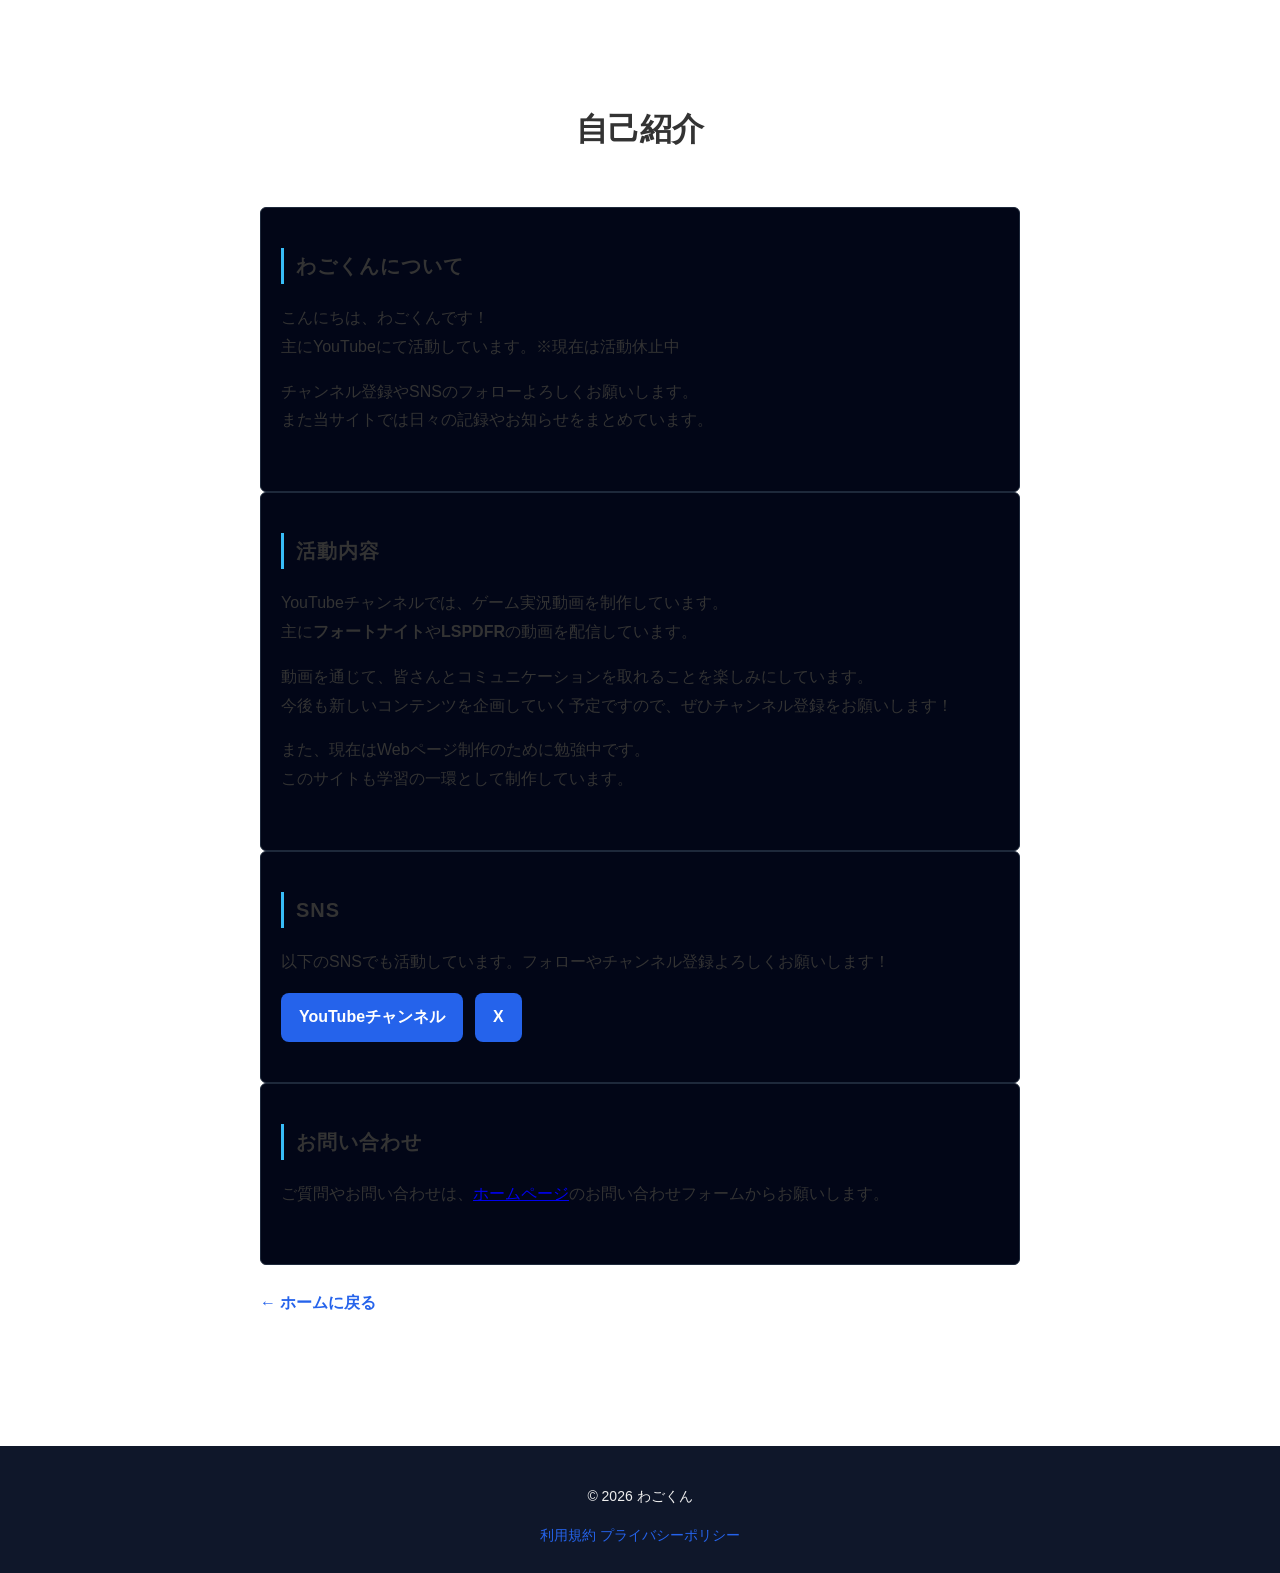
==== about.html @ e3e7bc4e "Add files via upload" ====
<!DOCTYPE html>
<html lang="ja">
<head>
  <meta charset="UTF-8">
  <meta name="viewport" content="width=device-width, initial-scale=1.0, maximum-scale=1.0, user-scalable=no">
  <title>自己紹介 - わごくんのサイト</title>
  <link rel="stylesheet" href="style.css">
</head>
<body>

  <header class="header">
    <h1>自己紹介</h1>
  </header>

  <main class="container">

    <section class="section">
      <h2>わごくんについて</h2>
      <p>
        こんにちは、わごくんです！<br>
        主にYouTubeにて活動しています。※現在は活動休止中
      </p>
      <p>
        チャンネル登録やSNSのフォローよろしくお願いします。<br>
        また当サイトでは日々の記録やお知らせをまとめています。
      </p>
    </section>

    <section class="section">
      <h2>活動内容</h2>
      <p>
        YouTubeチャンネルでは、ゲーム実況動画を制作しています。<br>
        主に<strong>フォートナイト</strong>や<strong>LSPDFR</strong>の動画を配信しています。
      </p>
      <p>
        動画を通じて、皆さんとコミュニケーションを取れることを楽しみにしています。<br>
        今後も新しいコンテンツを企画していく予定ですので、ぜひチャンネル登録をお願いします！
      </p>
      <p>
        また、現在はWebページ制作のために勉強中です。<br>
        このサイトも学習の一環として制作しています。
      </p>
    </section>

    <section class="section">
      <h2>SNS</h2>
      <p>以下のSNSでも活動しています。フォローやチャンネル登録よろしくお願いします！</p>
      <div class="sns">
        <a class="sns-btn" href="https://www.youtube.com/@wagokun_1204" target="_blank">YouTubeチャンネル</a>
        <a class="sns-btn" href="https://x.com/wagokun_1204" target="_blank">X</a>
      </div>
    </section>

    <section class="section">
      <h2>お問い合わせ</h2>
      <p>
        ご質問やお問い合わせは、<a href="index.html">ホームページ</a>のお問い合わせフォームからお願いします。
      </p>
    </section>

    <a href="index.html" class="back">← ホームに戻る</a>

  </main>

  <footer class="footer">
    <p>© 2026 わごくん</p>
    <div class="footer-links">
      <a href="terms.html">利用規約</a>
      <a href="privacy.html">プライバシーポリシー</a>
    </div>
  </footer>

</body>
</html>
---- style.css ----
/* ===== 全体設定 ===== */
:root {
  --main: #2563eb;
  --bg: #f5f7fa;
  --text: #333;
  --sub: #f5f7fa;
  
}

* {
  box-sizing: border-box;
}

body {
  margin: 0;
  font-family:
    "Hiragino Sans",
    "Noto Sans JP",
    -apple-system,
    BlinkMacSystemFont,
    sans-serif;
  background-color: var(--bg);
  color: var(--text);
  line-height: 1.8;
}

/* ===== ヘッダー ===== */
.header {
  text-align: center;
  padding: 80px 20px 40px;
}

.header h1 {
  margin-bottom: 8px;
}

.header p {
  color: var(--sub);
}

/* ===== レイアウト ===== */
.container {
  max-width: 800px;
  margin: 0 auto;
  padding: 0 20px 80px;
}

.section {
  background: #020617;
  padding: 28px;
  margin: 32px auto;
  max-width: 880px;
  border-radius: 6px; /* 角丸ひかえめ */
  border: 1px solid #1e293b;
}

.section h2 {
  margin: 0 0 20px;
  font-size: 20px;
  font-weight: 600;
  letter-spacing: 0.05em;
  text-transform: uppercase;
  border-left: 3px solid #38bdf8;
  padding-left: 12px;
}

/* ===== SNS ===== */
.sns {
  display: flex;
  gap: 12px;
  flex-wrap: wrap;
}

.sns-btn {
  padding: 10px 18px;
  background: var(--main);
  color: #fff;
  text-decoration: none;
  border-radius: 8px;
  font-weight: bold;
  transition: 0.2s;
}

.sns-btn:hover {
  opacity: 0.85;
  transform: translateY(-2px);
}

/* ===== フォーム ===== */
.contact {
  display: flex;
  flex-direction: column;
  gap: 14px;
}

input,
textarea {
  padding: 12px;
  font-size: 16px;
  border-radius: 8px;
  border: 1px solid #ccc;
  font-family: inherit;
}

input:focus,
textarea:focus {
  outline: none;
  border-color: var(--main);
}

button {
  margin-top: 8px;
  padding: 12px;
  font-size: 16px;
  border: none;
  border-radius: 8px;
  background: var(--main);
  color: #fff;
  cursor: pointer;
}

button:hover {
  opacity: 0.9;
}

/* ===== フッター ===== */
footer {
  background-color: #111 !important;
  color: #eee !important;
}

footer {
  background-color: #0f172a  !important;
  color: #eee !important;
}

/* ===== スマホ対応 ===== */
@media (max-width: 600px) {
  .section {
    padding: 24px;
  }
}

.date {
  font-size: 14px;
  color: #777;
  margin-bottom: 16px;
}

.back {
  display: inline-block;
  margin-top: 24px;
  text-decoration: none;
  color: var(--main);
  font-weight: bold;
}



.news-list {
  list-style: none;
  padding: 0;
  margin: 0;
}

.news-item {
  display: flex;
  align-items: center;
  gap: 12px;
  text-decoration: none;
  color: inherit;
}

.news-date {
  display: block;
  font-size: 14px;
  color: #6b7280;
  margin-bottom: 4px;
}

.news-text {
  font-size: 16px;
}

.new {
  background: #ef4444;
  color: #fff;
  font-size: 12px;
  padding: 2px 6px;
  border-radius: 6px;
  margin-left: 8px;
}

.latest-news {
  display: flex;
  align-items: center;
  gap: 8px;
}

.news-item {
  display: flex;
  align-items: center;
  gap: 12px;
}

.badge {
  background: #ef4444;
  color: #fff;
  font-size: 12px;
  padding: 4px 8px;
  border-radius: 999px;
  flex-shrink: 0; /* 縮まないように */
}

.news-item {
  display: flex;
  align-items: center;
  gap: 12px;
}

.badge {
  background-color: #ef4444;
  color: #fff;
  font-size: 12px;
  padding: 4px 8px;
  border-radius: 999px;
  line-height: 1;
}

.sitemap-list {
  list-style: none;
  padding: 0;
}

.sitemap-list li {
  margin-bottom: 12px;
}

.sitemap-list a {
  font-size: 16px;
  color: #2563eb;
  text-decoration: none;
}

.sitemap-list a:hover {
  text-decoration: underline;
}

.footer {
  margin-top: 48px;
  padding: 24px;
  background: #f9fafb;
  text-align: center;
  font-size: 14px;
}

.footer a {
  color: #2563eb;
  text-decoration: none;
}

.footer a:hover {
  text-decoration: underline;
}

body {
  background: white;
  color: black;
}

@media (prefers-color-scheme: dark) {
  body {
  background: #0f172a !important;
  color: #f5f7fa !important;
  }
}

body {
  background: var(--bg-main);
  color: var(--text-main);
}

.footer {
  background: var(--bg-footer);
}

body {
  background: #fff;
  color: #333;
}

.section {
  max-width: 800px;
  margin: 0 auto;
  padding: 40px 20px;
}

body {
  background: #fff;
  color: #333;
}

.section {
  max-width: 800px;
  margin: 0 auto;
  padding: 40px 20px;
}

@media (prefers-color-scheme: dark) {
  body {
    background: #111;
    color: #eee;
  }
}
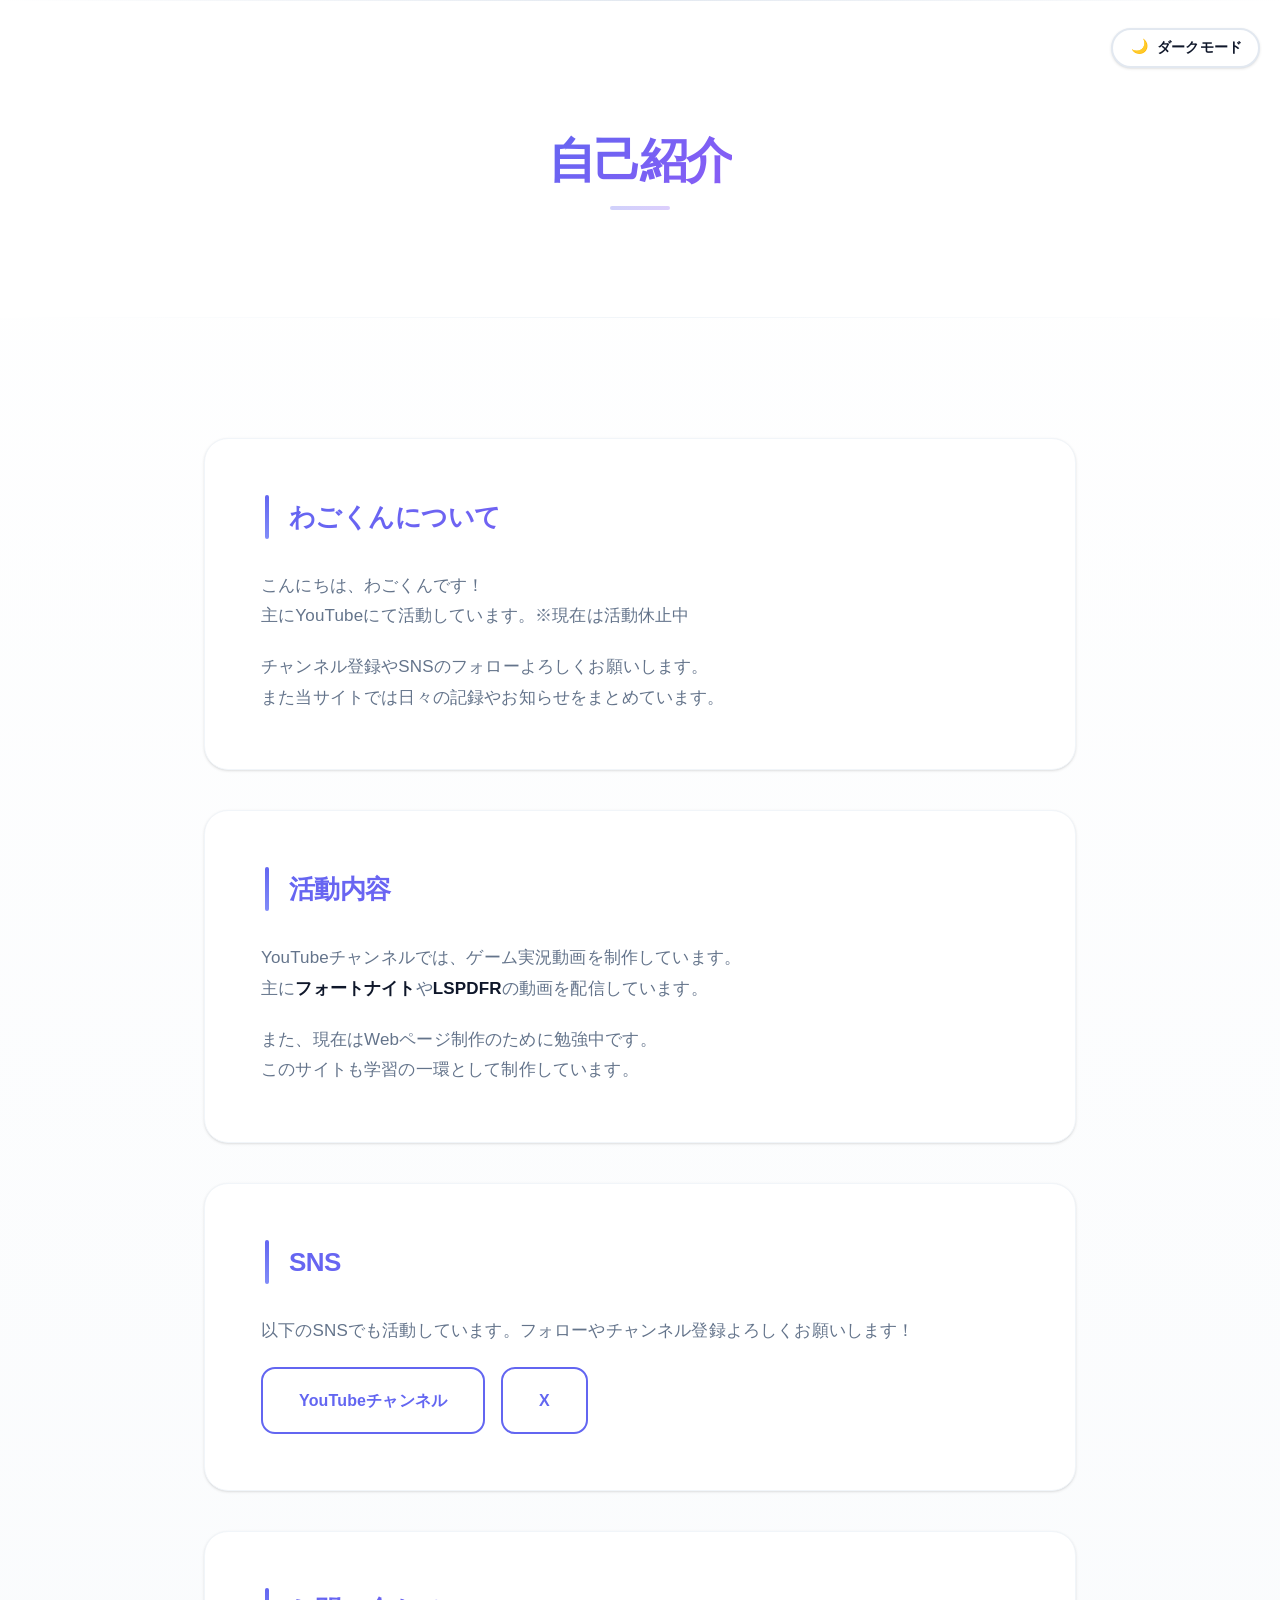
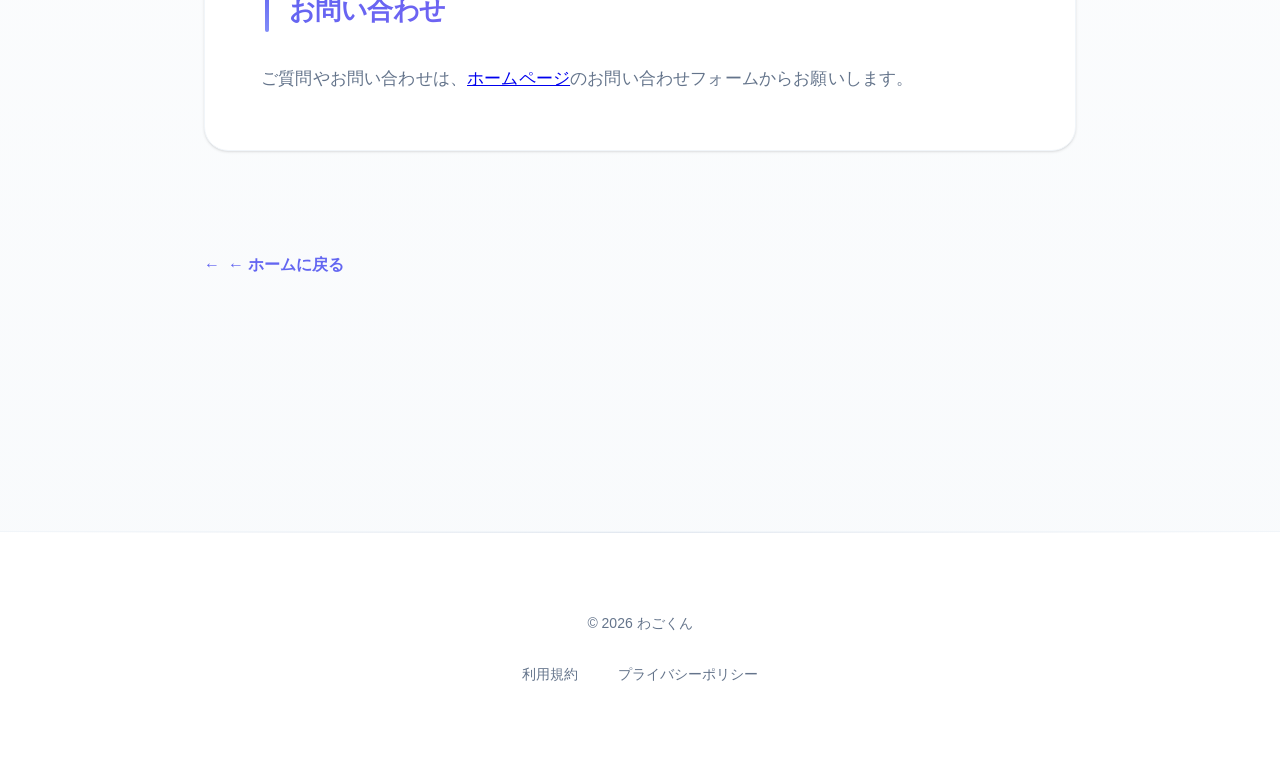
==== commit 9e0df061: "Add files via upload" ====
--- a/about.html
+++ b/about.html
@@ -7,6 +7,11 @@
   <link rel="stylesheet" href="style.css">
 </head>
 <body>
+
+  <button class="theme-toggle" id="theme-toggle">
+    <span class="theme-icon">🌙</span>
+    <span class="theme-text">ダークモード</span>
+  </button>
 
   <header class="header">
     <h1>自己紹介</h1>
@@ -31,10 +36,6 @@
       <p>
         YouTubeチャンネルでは、ゲーム実況動画を制作しています。<br>
         主に<strong>フォートナイト</strong>や<strong>LSPDFR</strong>の動画を配信しています。
-      </p>
-      <p>
-        動画を通じて、皆さんとコミュニケーションを取れることを楽しみにしています。<br>
-        今後も新しいコンテンツを企画していく予定ですので、ぜひチャンネル登録をお願いします！
       </p>
       <p>
         また、現在はWebページ制作のために勉強中です。<br>
@@ -70,5 +71,60 @@
     </div>
   </footer>
 
+<script>
+  // ダークモード機能
+  const themeToggle = document.getElementById('theme-toggle');
+  const themeIcon = themeToggle.querySelector('.theme-icon');
+  const themeText = themeToggle.querySelector('.theme-text');
+  
+  // ローカルストレージからテーマ設定を読み込み
+  const savedTheme = localStorage.getItem('theme');
+  const systemPrefersDark = window.matchMedia('(prefers-color-scheme: dark)').matches;
+  
+  // 初期テーマを設定
+  if (savedTheme === 'dark' || (!savedTheme && systemPrefersDark)) {
+    document.documentElement.setAttribute('data-theme', 'dark');
+    themeIcon.textContent = '☀️';
+    themeText.textContent = 'ライトモード';
+  }
+  
+  // テーマ切り替え機能
+  themeToggle.addEventListener('click', () => {
+    const currentTheme = document.documentElement.getAttribute('data-theme');
+    const newTheme = currentTheme === 'dark' ? 'light' : 'dark';
+    
+    // テーマ属性を切り替え
+    document.documentElement.setAttribute('data-theme', newTheme);
+    
+    // ローカルストレージに保存
+    localStorage.setItem('theme', newTheme);
+    
+    // ボタンの表示を更新
+    if (newTheme === 'dark') {
+      themeIcon.textContent = '☀️';
+      themeText.textContent = 'ライトモード';
+    } else {
+      themeIcon.textContent = '🌙';
+      themeText.textContent = 'ダークモード';
+    }
+  });
+  
+  // システムテーマ変更を監視
+  window.matchMedia('(prefers-color-scheme: dark)').addEventListener('change', (e) => {
+    if (!localStorage.getItem('theme')) {
+      const newTheme = e.matches ? 'dark' : 'light';
+      document.documentElement.setAttribute('data-theme', newTheme);
+      
+      if (newTheme === 'dark') {
+        themeIcon.textContent = '☀️';
+        themeText.textContent = 'ライトモード';
+      } else {
+        themeIcon.textContent = '🌙';
+        themeText.textContent = 'ダークモード';
+      }
+    }
+  });
+</script>
+
 </body>
 </html>
--- a/style.css
+++ b/style.css
@@ -1,162 +1,456 @@
 /* ===== 全体設定 ===== */
 :root {
-  --main: #2563eb;
-  --bg: #f5f7fa;
-  --text: #333;
-  --sub: #f5f7fa;
-  
-}
+  --primary: #6366f1;
+  --primary-light: #818cf8;
+  --primary-dark: #4f46e5;
+  --secondary: #8b5cf6;
+  --accent: #ec4899;
+  --bg: #ffffff;
+  --bg-section: #ffffff;
+  --bg-hover: #f8fafc;
+  --bg-gradient: linear-gradient(180deg, #ffffff 0%, #f8fafc 100%);
+  --text: #0f172a;
+  --text-muted: #64748b;
+  --border: #e2e8f0;
+  --border-light: #f1f5f9;
+  --shadow-xs: 0 1px 2px 0 rgba(0, 0, 0, 0.05);
+  --shadow-sm: 0 1px 3px 0 rgba(0, 0, 0, 0.1), 0 1px 2px -1px rgba(0, 0, 0, 0.1);
+  --shadow: 0 4px 6px -1px rgba(0, 0, 0, 0.1), 0 2px 4px -2px rgba(0, 0, 0, 0.1);
+  --shadow-md: 0 10px 15px -3px rgba(0, 0, 0, 0.1), 0 4px 6px -4px rgba(0, 0, 0, 0.1);
+  --shadow-lg: 0 20px 25px -5px rgba(0, 0, 0, 0.1), 0 8px 10px -6px rgba(0, 0, 0, 0.1);
+}
+
+/* ===== ダークモード ===== */
+[data-theme="dark"] {
+  --primary: #818cf8;
+  --primary-light: #a5b4fc;
+  --primary-dark: #6366f1;
+  --secondary: #a78bfa;
+  --accent: #f472b6;
+  --bg: #0f172a;
+  --bg-section: #1e293b;
+  --bg-hover: #334155;
+  --bg-gradient: linear-gradient(180deg, #0f172a 0%, #1e293b 100%);
+  --text: #f8fafc;
+  --text-muted: #94a3b8;
+  --border: #334155;
+  --border-light: #475569;
+  --shadow-xs: 0 1px 2px 0 rgba(0, 0, 0, 0.3);
+  --shadow-sm: 0 1px 3px 0 rgba(0, 0, 0, 0.4), 0 1px 2px -1px rgba(0, 0, 0, 0.4);
+  --shadow: 0 4px 6px -1px rgba(0, 0, 0, 0.4), 0 2px 4px -2px rgba(0, 0, 0, 0.4);
+  --shadow-md: 0 10px 15px -3px rgba(0, 0, 0, 0.4), 0 4px 6px -4px rgba(0, 0, 0, 0.4);
+  --shadow-lg: 0 20px 25px -5px rgba(0, 0, 0, 0.4), 0 8px 10px -6px rgba(0, 0, 0, 0.4);
+}
+
 
 * {
   box-sizing: border-box;
+  margin: 0;
+  padding: 0;
 }
 
 body {
-  margin: 0;
-  font-family:
+  font-family: 
     "Hiragino Sans",
     "Noto Sans JP",
     -apple-system,
     BlinkMacSystemFont,
+    "Segoe UI",
+    "Helvetica Neue",
     sans-serif;
-  background-color: var(--bg);
+  background: var(--bg-gradient);
   color: var(--text);
-  line-height: 1.8;
+  line-height: 1.7;
+  -webkit-font-smoothing: antialiased;
+  -moz-osx-font-smoothing: grayscale;
+  transition: background-color 0.3s ease, color 0.3s ease;
+  min-height: 100vh;
+}
+
+/* ===== ダークモードトグル ===== */
+.theme-toggle {
+  position: fixed;
+  top: 20px;
+  right: 20px;
+  background: var(--bg-section);
+  border: 2px solid var(--border);
+  border-radius: 50px;
+  padding: 8px 16px;
+  cursor: pointer;
+  display: flex;
+  align-items: center;
+  gap: 8px;
+  font-size: 14px;
+  font-weight: 600;
+  color: var(--text);
+  transition: all 0.3s ease;
+  z-index: 1000;
+  box-shadow: var(--shadow-sm);
+}
+
+.theme-toggle:hover {
+  transform: translateY(-2px);
+  box-shadow: var(--shadow-md);
+  border-color: var(--primary);
+}
+
+.theme-toggle:active {
+  transform: translateY(0);
+}
+
+.theme-icon {
+  width: 20px;
+  height: 20px;
+  transition: all 0.3s ease;
 }
 
 /* ===== ヘッダー ===== */
 .header {
   text-align: center;
-  padding: 80px 20px 40px;
+  padding: 120px 20px 100px;
+  background: var(--bg);
+  color: var(--text);
+  position: relative;
+  overflow: hidden;
+}
+
+.header::before {
+  content: '';
+  position: absolute;
+  top: 0;
+  left: 0;
+  right: 0;
+  height: 1px;
+  background: linear-gradient(90deg, transparent, var(--border), transparent);
+}
+
+.header::after {
+  content: '';
+  position: absolute;
+  bottom: 0;
+  left: 0;
+  right: 0;
+  height: 1px;
+  background: linear-gradient(90deg, transparent, var(--border-light), transparent);
 }
 
 .header h1 {
-  margin-bottom: 8px;
+  font-size: 3rem;
+  font-weight: 800;
+  margin-bottom: 16px;
+  letter-spacing: -0.04em;
+  background: linear-gradient(135deg, var(--primary) 0%, var(--secondary) 100%);
+  -webkit-background-clip: text;
+  -webkit-text-fill-color: transparent;
+  background-clip: text;
+  position: relative;
+  display: inline-block;
+}
+
+.header h1::after {
+  content: '';
+  position: absolute;
+  bottom: -8px;
+  left: 50%;
+  transform: translateX(-50%);
+  width: 60px;
+  height: 4px;
+  background: linear-gradient(90deg, var(--primary), var(--secondary));
+  border-radius: 2px;
+  opacity: 0.3;
 }
 
 .header p {
-  color: var(--sub);
+  color: var(--text-muted);
+  font-size: 1.125rem;
+  font-weight: 400;
+  letter-spacing: 0.01em;
 }
 
 /* ===== レイアウト ===== */
 .container {
-  max-width: 800px;
+  max-width: 920px;
   margin: 0 auto;
-  padding: 0 20px 80px;
+  padding: 80px 24px 120px;
 }
 
 .section {
-  background: #020617;
-  padding: 28px;
-  margin: 32px auto;
-  max-width: 880px;
-  border-radius: 6px; /* 角丸ひかえめ */
-  border: 1px solid #1e293b;
+  background: var(--bg-section);
+  padding: 56px;
+  margin: 40px 0;
+  border-radius: 24px;
+  box-shadow: var(--shadow-sm);
+  transition: all 0.4s cubic-bezier(0.4, 0, 0.2, 1);
+  border: 1px solid var(--border-light);
+  position: relative;
+  overflow: hidden;
+}
+
+.section::before {
+  content: '';
+  position: absolute;
+  top: 0;
+  left: 0;
+  right: 0;
+  height: 3px;
+  background: linear-gradient(90deg, var(--primary), var(--secondary));
+  opacity: 0;
+  transition: opacity 0.4s ease;
+}
+
+.section:hover {
+  transform: translateY(-6px);
+  box-shadow: var(--shadow-lg);
+  border-color: var(--border);
+}
+
+.section:hover::before {
+  opacity: 1;
 }
 
 .section h2 {
-  margin: 0 0 20px;
-  font-size: 20px;
+  margin: 0 0 32px;
+  font-size: 1.625rem;
+  font-weight: 700;
+  letter-spacing: -0.02em;
+  text-transform: uppercase;
+  color: var(--text);
+  border-left: 4px solid transparent;
+  padding-left: 24px;
+  position: relative;
+  background: linear-gradient(135deg, var(--primary) 0%, var(--secondary) 100%);
+  -webkit-background-clip: text;
+  -webkit-text-fill-color: transparent;
+  background-clip: text;
+}
+
+.section h2::before {
+  content: '';
+  position: absolute;
+  left: 0;
+  top: 0;
+  bottom: 0;
+  width: 4px;
+  background: linear-gradient(180deg, var(--primary) 0%, var(--primary-light) 100%);
+  border-radius: 2px;
+}
+
+.section p {
+  margin-bottom: 20px;
+  color: var(--text-muted);
+  font-size: 1.0625rem;
+  line-height: 1.8;
+  letter-spacing: 0.01em;
+}
+
+.section p:last-child {
+  margin-bottom: 0;
+}
+
+.section strong {
+  color: var(--text);
   font-weight: 600;
-  letter-spacing: 0.05em;
-  text-transform: uppercase;
-  border-left: 3px solid #38bdf8;
-  padding-left: 12px;
 }
 
 /* ===== SNS ===== */
 .sns {
   display: flex;
-  gap: 12px;
+  gap: 16px;
   flex-wrap: wrap;
 }
 
 .sns-btn {
-  padding: 10px 18px;
-  background: var(--main);
+  padding: 18px 36px;
+  background: var(--bg-section);
+  color: var(--primary);
+  text-decoration: none;
+  border-radius: 14px;
+  font-weight: 600;
+  font-size: 1rem;
+  transition: all 0.3s cubic-bezier(0.4, 0, 0.2, 1);
+  border: 2px solid var(--primary);
+  display: inline-flex;
+  align-items: center;
+  justify-content: center;
+  position: relative;
+  overflow: hidden;
+  letter-spacing: 0.01em;
+}
+
+.sns-btn::before {
+  content: '';
+  position: absolute;
+  top: 0;
+  left: 0;
+  width: 0;
+  height: 100%;
+  background: linear-gradient(135deg, var(--primary) 0%, var(--secondary) 100%);
+  transition: width 0.4s cubic-bezier(0.4, 0, 0.2, 1);
+  z-index: 0;
+}
+
+.sns-btn span,
+.sns-btn {
+  position: relative;
+  z-index: 1;
+}
+
+.sns-btn:hover {
   color: #fff;
-  text-decoration: none;
-  border-radius: 8px;
-  font-weight: bold;
-  transition: 0.2s;
-}
-
-.sns-btn:hover {
-  opacity: 0.85;
-  transform: translateY(-2px);
+  transform: translateY(-3px);
+  box-shadow: var(--shadow-md);
+  border-color: var(--primary);
+}
+
+.sns-btn:hover::before {
+  width: 100%;
+}
+
+.sns-btn:active {
+  transform: translateY(-1px);
 }
 
 /* ===== フォーム ===== */
 .contact {
   display: flex;
   flex-direction: column;
-  gap: 14px;
+  gap: 20px;
 }
 
 input,
 textarea {
-  padding: 12px;
-  font-size: 16px;
-  border-radius: 8px;
-  border: 1px solid #ccc;
+  padding: 16px 20px;
+  font-size: 1rem;
+  border-radius: 14px;
+  border: 2px solid var(--border);
   font-family: inherit;
+  transition: all 0.3s ease;
+  background: var(--bg-section);
+  color: var(--text);
+  letter-spacing: 0.01em;
 }
 
 input:focus,
 textarea:focus {
   outline: none;
-  border-color: var(--main);
-}
+  border-color: var(--primary);
+  box-shadow: 0 0 0 4px rgba(99, 102, 241, 0.1);
+  background: var(--bg);
+  transform: translateY(-1px);
+}
+
 
 button {
   margin-top: 8px;
-  padding: 12px;
-  font-size: 16px;
-  border: none;
-  border-radius: 8px;
-  background: var(--main);
+  padding: 18px 36px;
+  font-size: 1rem;
+  border: 2px solid var(--primary);
+  border-radius: 14px;
+  background: var(--bg-section);
+  color: var(--primary);
+  cursor: pointer;
+  font-weight: 600;
+  transition: all 0.3s cubic-bezier(0.4, 0, 0.2, 1);
+  position: relative;
+  overflow: hidden;
+  letter-spacing: 0.01em;
+}
+
+button::before {
+  content: '';
+  position: absolute;
+  top: 0;
+  left: 0;
+  width: 0;
+  height: 100%;
+  background: linear-gradient(135deg, var(--primary) 0%, var(--secondary) 100%);
+  transition: width 0.4s cubic-bezier(0.4, 0, 0.2, 1);
+  z-index: 0;
+}
+
+button span {
+  position: relative;
+  z-index: 1;
+}
+
+button:hover {
   color: #fff;
-  cursor: pointer;
-}
-
-button:hover {
-  opacity: 0.9;
+  transform: translateY(-3px);
+  box-shadow: var(--shadow-md);
+}
+
+button:hover::before {
+  width: 100%;
+}
+
+button:active {
+  transform: translateY(-1px);
 }
 
 /* ===== フッター ===== */
-footer {
-  background-color: #111 !important;
-  color: #eee !important;
-}
-
-footer {
-  background-color: #0f172a  !important;
-  color: #eee !important;
-}
-
-/* ===== スマホ対応 ===== */
-@media (max-width: 600px) {
-  .section {
-    padding: 24px;
-  }
-}
-
-.date {
-  font-size: 14px;
-  color: #777;
-  margin-bottom: 16px;
-}
-
-.back {
-  display: inline-block;
-  margin-top: 24px;
+.footer {
+  margin-top: 120px;
+  padding: 80px 24px;
+  background: var(--bg-section);
+  color: var(--text-muted);
+  text-align: center;
+  font-size: 0.875rem;
+  border-top: 1px solid var(--border-light);
+  position: relative;
+}
+
+.footer::before {
+  content: '';
+  position: absolute;
+  top: 0;
+  left: 0;
+  right: 0;
+  height: 1px;
+  background: linear-gradient(90deg, transparent, var(--border), transparent);
+}
+
+.footer p {
+  margin-bottom: 24px;
+  color: var(--text-muted);
+  font-weight: 500;
+}
+
+.footer-links {
+  display: flex;
+  justify-content: center;
+  gap: 40px;
+  flex-wrap: wrap;
+}
+
+.footer a {
+  color: var(--text-muted);
   text-decoration: none;
-  color: var(--main);
-  font-weight: bold;
-}
-
-
-
+  transition: all 0.3s ease;
+  position: relative;
+  font-weight: 500;
+  padding: 4px 0;
+}
+
+.footer a::after {
+  content: '';
+  position: absolute;
+  bottom: 0;
+  left: 0;
+  width: 0;
+  height: 2px;
+  background: linear-gradient(90deg, var(--primary), var(--secondary));
+  transition: width 0.3s ease;
+}
+
+.footer a:hover {
+  color: var(--primary);
+}
+
+.footer a:hover::after {
+  width: 100%;
+}
+
+/* ===== ニュース ===== */
 .news-list {
   list-style: none;
   padding: 0;
@@ -166,149 +460,333 @@
 .news-item {
   display: flex;
   align-items: center;
-  gap: 12px;
+  gap: 16px;
   text-decoration: none;
   color: inherit;
+  padding: 24px;
+  border-radius: 16px;
+  transition: all 0.3s ease;
+  margin-bottom: 16px;
+  border: 1px solid var(--border-light);
+  background: var(--bg-section);
+  position: relative;
+  overflow: hidden;
+}
+
+.news-item::before {
+  content: '';
+  position: absolute;
+  top: 0;
+  left: -100%;
+  width: 100%;
+  height: 100%;
+  background: linear-gradient(90deg, transparent, rgba(99, 102, 241, 0.1), transparent);
+  transition: left 0.6s ease;
+}
+
+.news-item:hover::before {
+  left: 100%;
+}
+
+.news-item:hover {
+  background: var(--bg-hover);
+  border-color: var(--border);
+  transform: translateX(6px);
+  box-shadow: var(--shadow-sm);
 }
 
 .news-date {
   display: block;
-  font-size: 14px;
-  color: #6b7280;
-  margin-bottom: 4px;
+  font-size: 0.875rem;
+  color: var(--text-muted);
+  margin-bottom: 6px;
+  font-weight: 500;
 }
 
 .news-text {
-  font-size: 16px;
-}
-
-.new {
-  background: #ef4444;
+  font-size: 1.0625rem;
+  font-weight: 500;
+  color: var(--text);
+  letter-spacing: 0.01em;
+  position: relative;
+  z-index: 1;
+}
+
+.badge {
+  background: linear-gradient(135deg, #ef4444 0%, #f87171 100%);
   color: #fff;
-  font-size: 12px;
-  padding: 2px 6px;
-  border-radius: 6px;
-  margin-left: 8px;
-}
-
-.latest-news {
-  display: flex;
+  font-size: 0.75rem;
+  padding: 6px 14px;
+  border-radius: 999px;
+  flex-shrink: 0;
+  font-weight: 700;
+  box-shadow: 0 2px 8px rgba(239, 68, 68, 0.25);
+  letter-spacing: 0.05em;
+  position: relative;
+  z-index: 1;
+  animation: pulse 2s ease-in-out infinite;
+}
+
+@keyframes pulse {
+  0%, 100% {
+    transform: scale(1);
+    box-shadow: 0 2px 8px rgba(239, 68, 68, 0.25);
+  }
+  50% {
+    transform: scale(1.05);
+    box-shadow: 0 4px 12px rgba(239, 68, 68, 0.4);
+  }
+}
+
+/* ===== お知らせセクションのアニメーション ===== */
+.notice-section {
+  position: relative;
+  overflow: hidden;
+  animation: fadeInUp 0.8s ease-out;
+}
+
+.notice-section::after {
+  content: '';
+  position: absolute;
+  top: 0;
+  left: -100%;
+  width: 100%;
+  height: 100%;
+  background: linear-gradient(
+    90deg,
+    transparent,
+    rgba(99, 102, 241, 0.05),
+    rgba(139, 92, 246, 0.05),
+    transparent
+  );
+  animation: shimmer 3s ease-in-out infinite;
+  pointer-events: none;
+}
+
+@keyframes shimmer {
+  0% {
+    left: -100%;
+  }
+  100% {
+    left: 100%;
+  }
+}
+
+@keyframes fadeInUp {
+  from {
+    opacity: 0;
+    transform: translateY(30px);
+  }
+  to {
+    opacity: 1;
+    transform: translateY(0);
+  }
+}
+
+.notice-title {
+  position: relative;
+  animation: slideInLeft 0.6s ease-out 0.2s both;
+}
+
+@keyframes slideInLeft {
+  from {
+    opacity: 0;
+    transform: translateX(-30px);
+  }
+  to {
+    opacity: 1;
+    transform: translateX(0);
+  }
+}
+
+.notice-section .news-item {
+  animation: fadeInRight 0.6s ease-out 0.4s both;
+}
+
+@keyframes fadeInRight {
+  from {
+    opacity: 0;
+    transform: translateX(30px);
+  }
+  to {
+    opacity: 1;
+    transform: translateX(0);
+  }
+}
+
+.more-link {
+  display: inline-block;
+  margin-top: 20px;
+  color: var(--primary);
+  text-decoration: none;
+  font-weight: 600;
+  transition: all 0.3s ease;
+  position: relative;
+  animation: fadeInUp 0.6s ease-out 0.6s both;
+}
+
+.more-link::after {
+  content: '';
+  position: absolute;
+  bottom: -2px;
+  left: 0;
+  width: 0;
+  height: 2px;
+  background: linear-gradient(90deg, var(--primary), var(--secondary));
+  transition: width 0.3s ease;
+}
+
+.more-link:hover {
+  color: var(--secondary);
+  transform: translateX(4px);
+}
+
+.more-link:hover::after {
+  width: 100%;
+}
+
+/* ===== リンク ===== */
+.back {
+  display: inline-flex;
   align-items: center;
   gap: 8px;
-}
-
-.news-item {
-  display: flex;
-  align-items: center;
-  gap: 12px;
-}
-
-.badge {
-  background: #ef4444;
-  color: #fff;
-  font-size: 12px;
-  padding: 4px 8px;
-  border-radius: 999px;
-  flex-shrink: 0; /* 縮まないように */
-}
-
-.news-item {
-  display: flex;
-  align-items: center;
-  gap: 12px;
-}
-
-.badge {
-  background-color: #ef4444;
-  color: #fff;
-  font-size: 12px;
-  padding: 4px 8px;
-  border-radius: 999px;
-  line-height: 1;
-}
-
+  margin-top: 48px;
+  text-decoration: none;
+  color: var(--primary);
+  font-weight: 600;
+  transition: all 0.3s ease;
+  padding: 12px 0;
+  font-size: 1rem;
+  position: relative;
+}
+
+.back::before {
+  content: '←';
+  transition: transform 0.3s ease;
+}
+
+.back:hover {
+  color: var(--secondary);
+  transform: translateX(-8px);
+}
+
+.back:hover::before {
+  transform: translateX(-4px);
+}
+
+/* ===== サイトマップ ===== */
 .sitemap-list {
   list-style: none;
   padding: 0;
 }
 
 .sitemap-list li {
-  margin-bottom: 12px;
+  margin-bottom: 24px;
 }
 
 .sitemap-list a {
-  font-size: 16px;
-  color: #2563eb;
+  font-size: 1.125rem;
+  color: var(--primary);
   text-decoration: none;
+  font-weight: 600;
+  transition: all 0.3s ease;
+  display: inline-block;
+  padding: 12px 0;
+  position: relative;
+  letter-spacing: 0.01em;
+}
+
+.sitemap-list a::after {
+  content: '';
+  position: absolute;
+  bottom: 8px;
+  left: 0;
+  width: 0;
+  height: 2px;
+  background: linear-gradient(90deg, var(--primary), var(--secondary));
+  transition: width 0.3s ease;
 }
 
 .sitemap-list a:hover {
-  text-decoration: underline;
-}
-
-.footer {
-  margin-top: 48px;
-  padding: 24px;
-  background: #f9fafb;
-  text-align: center;
-  font-size: 14px;
-}
-
-.footer a {
-  color: #2563eb;
-  text-decoration: none;
-}
-
-.footer a:hover {
-  text-decoration: underline;
-}
-
-body {
-  background: white;
-  color: black;
-}
-
-@media (prefers-color-scheme: dark) {
-  body {
-  background: #0f172a !important;
-  color: #f5f7fa !important;
-  }
-}
-
-body {
-  background: var(--bg-main);
-  color: var(--text-main);
-}
-
-.footer {
-  background: var(--bg-footer);
-}
-
-body {
-  background: #fff;
-  color: #333;
-}
-
-.section {
-  max-width: 800px;
-  margin: 0 auto;
-  padding: 40px 20px;
-}
-
-body {
-  background: #fff;
-  color: #333;
-}
-
-.section {
-  max-width: 800px;
-  margin: 0 auto;
-  padding: 40px 20px;
-}
-
-@media (prefers-color-scheme: dark) {
-  body {
-    background: #111;
-    color: #eee;
-  }
-}+  color: var(--secondary);
+  transform: translateX(4px);
+}
+
+.sitemap-list a:hover::after {
+  width: 100%;
+}
+
+/* ===== スマホ対応 ===== */
+@media (max-width: 768px) {
+  .header {
+    padding: 100px 20px 80px;
+  }
+
+  .header h1 {
+    font-size: 2.5rem;
+  }
+
+  .container {
+    padding: 60px 20px 100px;
+  }
+
+  .section {
+    padding: 40px;
+    margin: 32px 0;
+    border-radius: 20px;
+  }
+
+  .section h2 {
+    font-size: 1.375rem;
+    padding-left: 20px;
+  }
+
+  .sns {
+    flex-direction: column;
+  }
+
+  .sns-btn {
+    width: 100%;
+    text-align: center;
+  }
+
+  .footer-links {
+    flex-direction: column;
+    gap: 24px;
+  }
+}
+
+@media (max-width: 480px) {
+  .header {
+    padding: 80px 16px 60px;
+  }
+
+  .header h1 {
+    font-size: 2rem;
+  }
+
+  .section {
+    padding: 32px;
+  }
+}
+
+/* ===== その他 ===== */
+.date {
+  font-size: 0.875rem;
+  color: var(--text-muted);
+  margin-bottom: 16px;
+  font-weight: 500;
+}
+
+/* iframe のスタイル */
+iframe {
+  border-radius: 16px;
+  border: 1px solid var(--border-light);
+  background: var(--bg-section);
+  box-shadow: var(--shadow-sm);
+}
+
+/* 見出しのtext-transformを無効化する場合 */
+h2[style*="text-transform: none"] {
+  text-transform: none !important;
+}
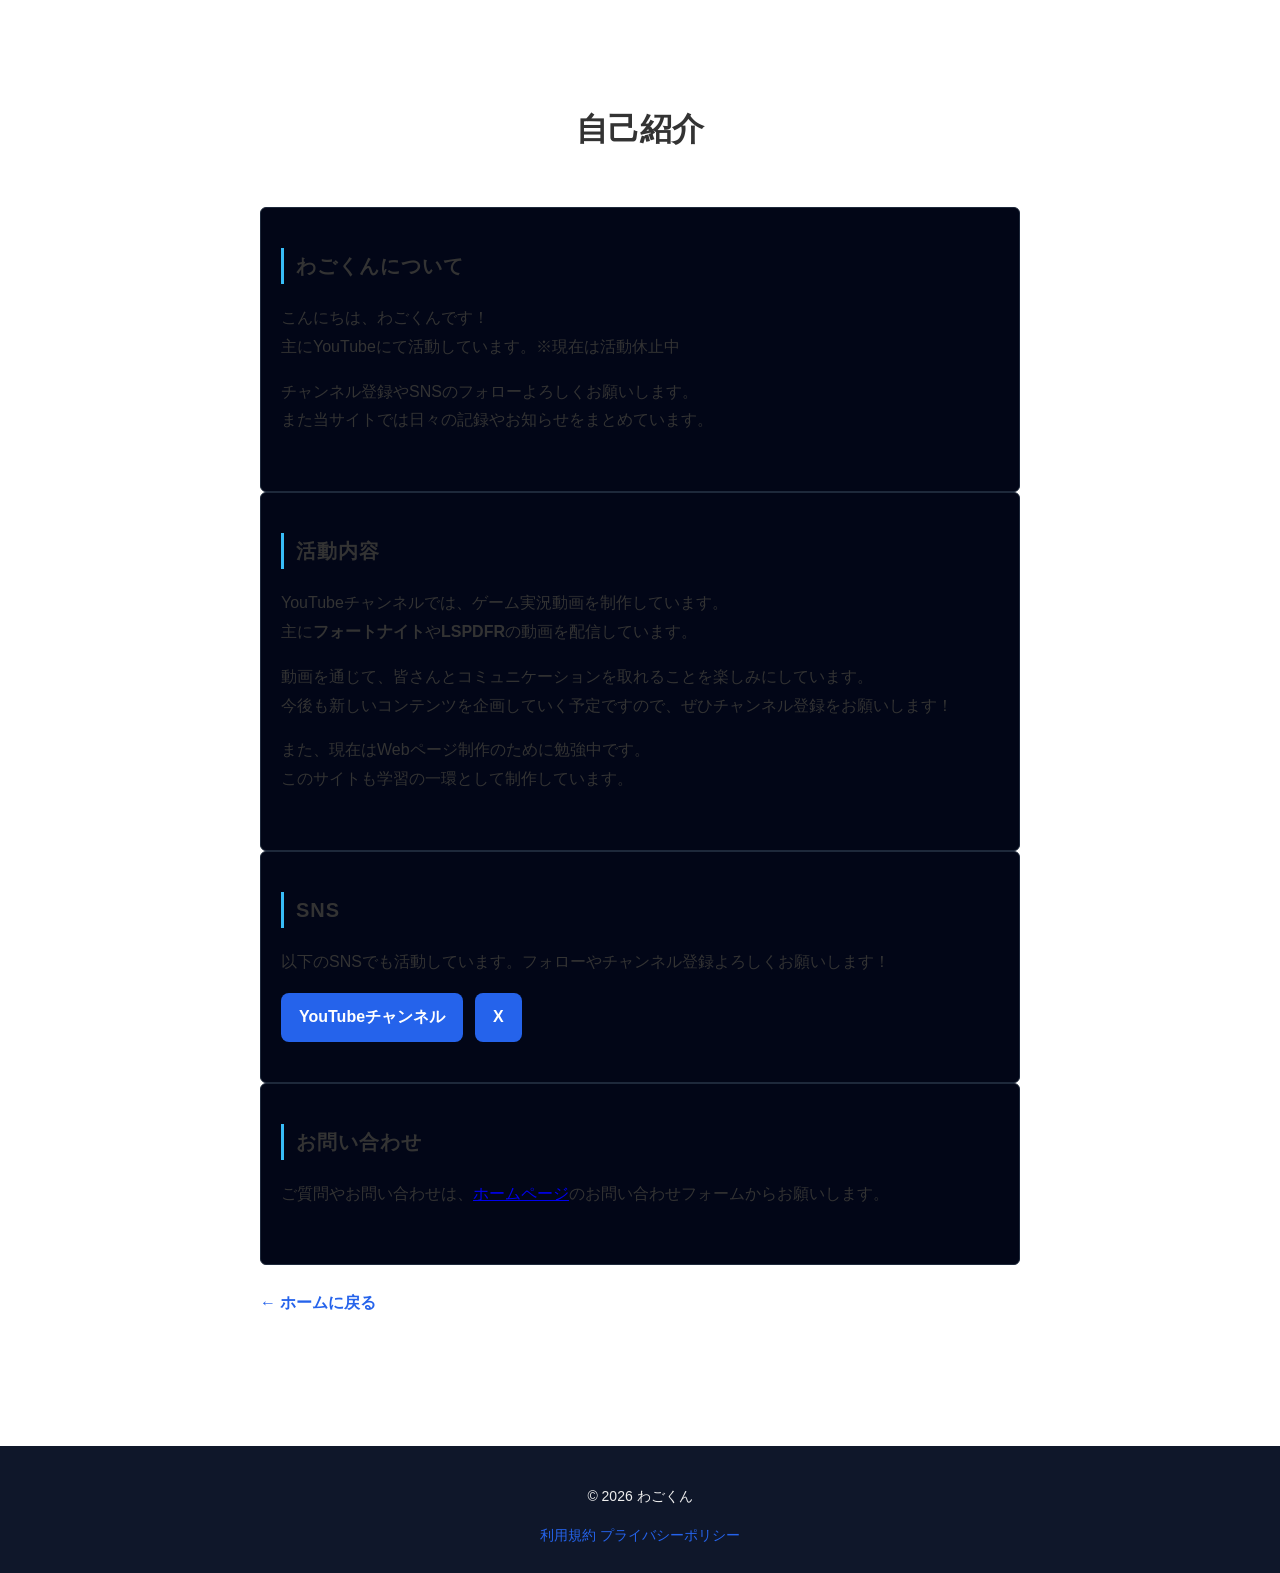
==== commit 38c3de26: "Add files via upload" ====
--- a/about.html
+++ b/about.html
@@ -7,11 +7,6 @@
   <link rel="stylesheet" href="style.css">
 </head>
 <body>
-
-  <button class="theme-toggle" id="theme-toggle">
-    <span class="theme-icon">🌙</span>
-    <span class="theme-text">ダークモード</span>
-  </button>
 
   <header class="header">
     <h1>自己紹介</h1>
@@ -36,6 +31,10 @@
       <p>
         YouTubeチャンネルでは、ゲーム実況動画を制作しています。<br>
         主に<strong>フォートナイト</strong>や<strong>LSPDFR</strong>の動画を配信しています。
+      </p>
+      <p>
+        動画を通じて、皆さんとコミュニケーションを取れることを楽しみにしています。<br>
+        今後も新しいコンテンツを企画していく予定ですので、ぜひチャンネル登録をお願いします！
       </p>
       <p>
         また、現在はWebページ制作のために勉強中です。<br>
@@ -71,60 +70,5 @@
     </div>
   </footer>
 
-<script>
-  // ダークモード機能
-  const themeToggle = document.getElementById('theme-toggle');
-  const themeIcon = themeToggle.querySelector('.theme-icon');
-  const themeText = themeToggle.querySelector('.theme-text');
-  
-  // ローカルストレージからテーマ設定を読み込み
-  const savedTheme = localStorage.getItem('theme');
-  const systemPrefersDark = window.matchMedia('(prefers-color-scheme: dark)').matches;
-  
-  // 初期テーマを設定
-  if (savedTheme === 'dark' || (!savedTheme && systemPrefersDark)) {
-    document.documentElement.setAttribute('data-theme', 'dark');
-    themeIcon.textContent = '☀️';
-    themeText.textContent = 'ライトモード';
-  }
-  
-  // テーマ切り替え機能
-  themeToggle.addEventListener('click', () => {
-    const currentTheme = document.documentElement.getAttribute('data-theme');
-    const newTheme = currentTheme === 'dark' ? 'light' : 'dark';
-    
-    // テーマ属性を切り替え
-    document.documentElement.setAttribute('data-theme', newTheme);
-    
-    // ローカルストレージに保存
-    localStorage.setItem('theme', newTheme);
-    
-    // ボタンの表示を更新
-    if (newTheme === 'dark') {
-      themeIcon.textContent = '☀️';
-      themeText.textContent = 'ライトモード';
-    } else {
-      themeIcon.textContent = '🌙';
-      themeText.textContent = 'ダークモード';
-    }
-  });
-  
-  // システムテーマ変更を監視
-  window.matchMedia('(prefers-color-scheme: dark)').addEventListener('change', (e) => {
-    if (!localStorage.getItem('theme')) {
-      const newTheme = e.matches ? 'dark' : 'light';
-      document.documentElement.setAttribute('data-theme', newTheme);
-      
-      if (newTheme === 'dark') {
-        themeIcon.textContent = '☀️';
-        themeText.textContent = 'ライトモード';
-      } else {
-        themeIcon.textContent = '🌙';
-        themeText.textContent = 'ダークモード';
-      }
-    }
-  });
-</script>
-
 </body>
 </html>
--- a/style.css
+++ b/style.css
@@ -1,456 +1,162 @@
 /* ===== 全体設定 ===== */
 :root {
-  --primary: #6366f1;
-  --primary-light: #818cf8;
-  --primary-dark: #4f46e5;
-  --secondary: #8b5cf6;
-  --accent: #ec4899;
-  --bg: #ffffff;
-  --bg-section: #ffffff;
-  --bg-hover: #f8fafc;
-  --bg-gradient: linear-gradient(180deg, #ffffff 0%, #f8fafc 100%);
-  --text: #0f172a;
-  --text-muted: #64748b;
-  --border: #e2e8f0;
-  --border-light: #f1f5f9;
-  --shadow-xs: 0 1px 2px 0 rgba(0, 0, 0, 0.05);
-  --shadow-sm: 0 1px 3px 0 rgba(0, 0, 0, 0.1), 0 1px 2px -1px rgba(0, 0, 0, 0.1);
-  --shadow: 0 4px 6px -1px rgba(0, 0, 0, 0.1), 0 2px 4px -2px rgba(0, 0, 0, 0.1);
-  --shadow-md: 0 10px 15px -3px rgba(0, 0, 0, 0.1), 0 4px 6px -4px rgba(0, 0, 0, 0.1);
-  --shadow-lg: 0 20px 25px -5px rgba(0, 0, 0, 0.1), 0 8px 10px -6px rgba(0, 0, 0, 0.1);
-}
-
-/* ===== ダークモード ===== */
-[data-theme="dark"] {
-  --primary: #818cf8;
-  --primary-light: #a5b4fc;
-  --primary-dark: #6366f1;
-  --secondary: #a78bfa;
-  --accent: #f472b6;
-  --bg: #0f172a;
-  --bg-section: #1e293b;
-  --bg-hover: #334155;
-  --bg-gradient: linear-gradient(180deg, #0f172a 0%, #1e293b 100%);
-  --text: #f8fafc;
-  --text-muted: #94a3b8;
-  --border: #334155;
-  --border-light: #475569;
-  --shadow-xs: 0 1px 2px 0 rgba(0, 0, 0, 0.3);
-  --shadow-sm: 0 1px 3px 0 rgba(0, 0, 0, 0.4), 0 1px 2px -1px rgba(0, 0, 0, 0.4);
-  --shadow: 0 4px 6px -1px rgba(0, 0, 0, 0.4), 0 2px 4px -2px rgba(0, 0, 0, 0.4);
-  --shadow-md: 0 10px 15px -3px rgba(0, 0, 0, 0.4), 0 4px 6px -4px rgba(0, 0, 0, 0.4);
-  --shadow-lg: 0 20px 25px -5px rgba(0, 0, 0, 0.4), 0 8px 10px -6px rgba(0, 0, 0, 0.4);
-}
-
+  --main: #2563eb;
+  --bg: #f5f7fa;
+  --text: #333;
+  --sub: #f5f7fa;
+  
+}
 
 * {
   box-sizing: border-box;
+}
+
+body {
   margin: 0;
-  padding: 0;
-}
-
-body {
-  font-family: 
+  font-family:
     "Hiragino Sans",
     "Noto Sans JP",
     -apple-system,
     BlinkMacSystemFont,
-    "Segoe UI",
-    "Helvetica Neue",
     sans-serif;
-  background: var(--bg-gradient);
+  background-color: var(--bg);
   color: var(--text);
-  line-height: 1.7;
-  -webkit-font-smoothing: antialiased;
-  -moz-osx-font-smoothing: grayscale;
-  transition: background-color 0.3s ease, color 0.3s ease;
-  min-height: 100vh;
-}
-
-/* ===== ダークモードトグル ===== */
-.theme-toggle {
-  position: fixed;
-  top: 20px;
-  right: 20px;
-  background: var(--bg-section);
-  border: 2px solid var(--border);
-  border-radius: 50px;
-  padding: 8px 16px;
-  cursor: pointer;
-  display: flex;
-  align-items: center;
-  gap: 8px;
-  font-size: 14px;
-  font-weight: 600;
-  color: var(--text);
-  transition: all 0.3s ease;
-  z-index: 1000;
-  box-shadow: var(--shadow-sm);
-}
-
-.theme-toggle:hover {
-  transform: translateY(-2px);
-  box-shadow: var(--shadow-md);
-  border-color: var(--primary);
-}
-
-.theme-toggle:active {
-  transform: translateY(0);
-}
-
-.theme-icon {
-  width: 20px;
-  height: 20px;
-  transition: all 0.3s ease;
+  line-height: 1.8;
 }
 
 /* ===== ヘッダー ===== */
 .header {
   text-align: center;
-  padding: 120px 20px 100px;
-  background: var(--bg);
-  color: var(--text);
-  position: relative;
-  overflow: hidden;
-}
-
-.header::before {
-  content: '';
-  position: absolute;
-  top: 0;
-  left: 0;
-  right: 0;
-  height: 1px;
-  background: linear-gradient(90deg, transparent, var(--border), transparent);
-}
-
-.header::after {
-  content: '';
-  position: absolute;
-  bottom: 0;
-  left: 0;
-  right: 0;
-  height: 1px;
-  background: linear-gradient(90deg, transparent, var(--border-light), transparent);
+  padding: 80px 20px 40px;
 }
 
 .header h1 {
-  font-size: 3rem;
-  font-weight: 800;
-  margin-bottom: 16px;
-  letter-spacing: -0.04em;
-  background: linear-gradient(135deg, var(--primary) 0%, var(--secondary) 100%);
-  -webkit-background-clip: text;
-  -webkit-text-fill-color: transparent;
-  background-clip: text;
-  position: relative;
-  display: inline-block;
-}
-
-.header h1::after {
-  content: '';
-  position: absolute;
-  bottom: -8px;
-  left: 50%;
-  transform: translateX(-50%);
-  width: 60px;
-  height: 4px;
-  background: linear-gradient(90deg, var(--primary), var(--secondary));
-  border-radius: 2px;
-  opacity: 0.3;
+  margin-bottom: 8px;
 }
 
 .header p {
-  color: var(--text-muted);
-  font-size: 1.125rem;
-  font-weight: 400;
-  letter-spacing: 0.01em;
+  color: var(--sub);
 }
 
 /* ===== レイアウト ===== */
 .container {
-  max-width: 920px;
+  max-width: 800px;
   margin: 0 auto;
-  padding: 80px 24px 120px;
+  padding: 0 20px 80px;
 }
 
 .section {
-  background: var(--bg-section);
-  padding: 56px;
-  margin: 40px 0;
-  border-radius: 24px;
-  box-shadow: var(--shadow-sm);
-  transition: all 0.4s cubic-bezier(0.4, 0, 0.2, 1);
-  border: 1px solid var(--border-light);
-  position: relative;
-  overflow: hidden;
-}
-
-.section::before {
-  content: '';
-  position: absolute;
-  top: 0;
-  left: 0;
-  right: 0;
-  height: 3px;
-  background: linear-gradient(90deg, var(--primary), var(--secondary));
-  opacity: 0;
-  transition: opacity 0.4s ease;
-}
-
-.section:hover {
-  transform: translateY(-6px);
-  box-shadow: var(--shadow-lg);
-  border-color: var(--border);
-}
-
-.section:hover::before {
-  opacity: 1;
+  background: #020617;
+  padding: 28px;
+  margin: 32px auto;
+  max-width: 880px;
+  border-radius: 6px; /* 角丸ひかえめ */
+  border: 1px solid #1e293b;
 }
 
 .section h2 {
-  margin: 0 0 32px;
-  font-size: 1.625rem;
-  font-weight: 700;
-  letter-spacing: -0.02em;
+  margin: 0 0 20px;
+  font-size: 20px;
+  font-weight: 600;
+  letter-spacing: 0.05em;
   text-transform: uppercase;
-  color: var(--text);
-  border-left: 4px solid transparent;
-  padding-left: 24px;
-  position: relative;
-  background: linear-gradient(135deg, var(--primary) 0%, var(--secondary) 100%);
-  -webkit-background-clip: text;
-  -webkit-text-fill-color: transparent;
-  background-clip: text;
-}
-
-.section h2::before {
-  content: '';
-  position: absolute;
-  left: 0;
-  top: 0;
-  bottom: 0;
-  width: 4px;
-  background: linear-gradient(180deg, var(--primary) 0%, var(--primary-light) 100%);
-  border-radius: 2px;
-}
-
-.section p {
-  margin-bottom: 20px;
-  color: var(--text-muted);
-  font-size: 1.0625rem;
-  line-height: 1.8;
-  letter-spacing: 0.01em;
-}
-
-.section p:last-child {
-  margin-bottom: 0;
-}
-
-.section strong {
-  color: var(--text);
-  font-weight: 600;
+  border-left: 3px solid #38bdf8;
+  padding-left: 12px;
 }
 
 /* ===== SNS ===== */
 .sns {
   display: flex;
-  gap: 16px;
+  gap: 12px;
   flex-wrap: wrap;
 }
 
 .sns-btn {
-  padding: 18px 36px;
-  background: var(--bg-section);
-  color: var(--primary);
-  text-decoration: none;
-  border-radius: 14px;
-  font-weight: 600;
-  font-size: 1rem;
-  transition: all 0.3s cubic-bezier(0.4, 0, 0.2, 1);
-  border: 2px solid var(--primary);
-  display: inline-flex;
-  align-items: center;
-  justify-content: center;
-  position: relative;
-  overflow: hidden;
-  letter-spacing: 0.01em;
-}
-
-.sns-btn::before {
-  content: '';
-  position: absolute;
-  top: 0;
-  left: 0;
-  width: 0;
-  height: 100%;
-  background: linear-gradient(135deg, var(--primary) 0%, var(--secondary) 100%);
-  transition: width 0.4s cubic-bezier(0.4, 0, 0.2, 1);
-  z-index: 0;
-}
-
-.sns-btn span,
-.sns-btn {
-  position: relative;
-  z-index: 1;
+  padding: 10px 18px;
+  background: var(--main);
+  color: #fff;
+  text-decoration: none;
+  border-radius: 8px;
+  font-weight: bold;
+  transition: 0.2s;
 }
 
 .sns-btn:hover {
-  color: #fff;
-  transform: translateY(-3px);
-  box-shadow: var(--shadow-md);
-  border-color: var(--primary);
-}
-
-.sns-btn:hover::before {
-  width: 100%;
-}
-
-.sns-btn:active {
-  transform: translateY(-1px);
+  opacity: 0.85;
+  transform: translateY(-2px);
 }
 
 /* ===== フォーム ===== */
 .contact {
   display: flex;
   flex-direction: column;
-  gap: 20px;
+  gap: 14px;
 }
 
 input,
 textarea {
-  padding: 16px 20px;
-  font-size: 1rem;
-  border-radius: 14px;
-  border: 2px solid var(--border);
+  padding: 12px;
+  font-size: 16px;
+  border-radius: 8px;
+  border: 1px solid #ccc;
   font-family: inherit;
-  transition: all 0.3s ease;
-  background: var(--bg-section);
-  color: var(--text);
-  letter-spacing: 0.01em;
 }
 
 input:focus,
 textarea:focus {
   outline: none;
-  border-color: var(--primary);
-  box-shadow: 0 0 0 4px rgba(99, 102, 241, 0.1);
-  background: var(--bg);
-  transform: translateY(-1px);
-}
-
+  border-color: var(--main);
+}
 
 button {
   margin-top: 8px;
-  padding: 18px 36px;
-  font-size: 1rem;
-  border: 2px solid var(--primary);
-  border-radius: 14px;
-  background: var(--bg-section);
-  color: var(--primary);
+  padding: 12px;
+  font-size: 16px;
+  border: none;
+  border-radius: 8px;
+  background: var(--main);
+  color: #fff;
   cursor: pointer;
-  font-weight: 600;
-  transition: all 0.3s cubic-bezier(0.4, 0, 0.2, 1);
-  position: relative;
-  overflow: hidden;
-  letter-spacing: 0.01em;
-}
-
-button::before {
-  content: '';
-  position: absolute;
-  top: 0;
-  left: 0;
-  width: 0;
-  height: 100%;
-  background: linear-gradient(135deg, var(--primary) 0%, var(--secondary) 100%);
-  transition: width 0.4s cubic-bezier(0.4, 0, 0.2, 1);
-  z-index: 0;
-}
-
-button span {
-  position: relative;
-  z-index: 1;
 }
 
 button:hover {
-  color: #fff;
-  transform: translateY(-3px);
-  box-shadow: var(--shadow-md);
-}
-
-button:hover::before {
-  width: 100%;
-}
-
-button:active {
-  transform: translateY(-1px);
+  opacity: 0.9;
 }
 
 /* ===== フッター ===== */
-.footer {
-  margin-top: 120px;
-  padding: 80px 24px;
-  background: var(--bg-section);
-  color: var(--text-muted);
-  text-align: center;
-  font-size: 0.875rem;
-  border-top: 1px solid var(--border-light);
-  position: relative;
-}
-
-.footer::before {
-  content: '';
-  position: absolute;
-  top: 0;
-  left: 0;
-  right: 0;
-  height: 1px;
-  background: linear-gradient(90deg, transparent, var(--border), transparent);
-}
-
-.footer p {
-  margin-bottom: 24px;
-  color: var(--text-muted);
-  font-weight: 500;
-}
-
-.footer-links {
-  display: flex;
-  justify-content: center;
-  gap: 40px;
-  flex-wrap: wrap;
-}
-
-.footer a {
-  color: var(--text-muted);
-  text-decoration: none;
-  transition: all 0.3s ease;
-  position: relative;
-  font-weight: 500;
-  padding: 4px 0;
-}
-
-.footer a::after {
-  content: '';
-  position: absolute;
-  bottom: 0;
-  left: 0;
-  width: 0;
-  height: 2px;
-  background: linear-gradient(90deg, var(--primary), var(--secondary));
-  transition: width 0.3s ease;
-}
-
-.footer a:hover {
-  color: var(--primary);
-}
-
-.footer a:hover::after {
-  width: 100%;
-}
-
-/* ===== ニュース ===== */
+footer {
+  background-color: #111 !important;
+  color: #eee !important;
+}
+
+footer {
+  background-color: #0f172a  !important;
+  color: #eee !important;
+}
+
+/* ===== スマホ対応 ===== */
+@media (max-width: 600px) {
+  .section {
+    padding: 24px;
+  }
+}
+
+.date {
+  font-size: 14px;
+  color: #777;
+  margin-bottom: 16px;
+}
+
+.back {
+  display: inline-block;
+  margin-top: 24px;
+  text-decoration: none;
+  color: var(--main);
+  font-weight: bold;
+}
+
+
+
 .news-list {
   list-style: none;
   padding: 0;
@@ -460,333 +166,149 @@
 .news-item {
   display: flex;
   align-items: center;
-  gap: 16px;
+  gap: 12px;
   text-decoration: none;
   color: inherit;
-  padding: 24px;
-  border-radius: 16px;
-  transition: all 0.3s ease;
-  margin-bottom: 16px;
-  border: 1px solid var(--border-light);
-  background: var(--bg-section);
-  position: relative;
-  overflow: hidden;
-}
-
-.news-item::before {
-  content: '';
-  position: absolute;
-  top: 0;
-  left: -100%;
-  width: 100%;
-  height: 100%;
-  background: linear-gradient(90deg, transparent, rgba(99, 102, 241, 0.1), transparent);
-  transition: left 0.6s ease;
-}
-
-.news-item:hover::before {
-  left: 100%;
-}
-
-.news-item:hover {
-  background: var(--bg-hover);
-  border-color: var(--border);
-  transform: translateX(6px);
-  box-shadow: var(--shadow-sm);
 }
 
 .news-date {
   display: block;
-  font-size: 0.875rem;
-  color: var(--text-muted);
-  margin-bottom: 6px;
-  font-weight: 500;
+  font-size: 14px;
+  color: #6b7280;
+  margin-bottom: 4px;
 }
 
 .news-text {
-  font-size: 1.0625rem;
-  font-weight: 500;
-  color: var(--text);
-  letter-spacing: 0.01em;
-  position: relative;
-  z-index: 1;
-}
-
-.badge {
-  background: linear-gradient(135deg, #ef4444 0%, #f87171 100%);
-  color: #fff;
-  font-size: 0.75rem;
-  padding: 6px 14px;
-  border-radius: 999px;
-  flex-shrink: 0;
-  font-weight: 700;
-  box-shadow: 0 2px 8px rgba(239, 68, 68, 0.25);
-  letter-spacing: 0.05em;
-  position: relative;
-  z-index: 1;
-  animation: pulse 2s ease-in-out infinite;
-}
-
-@keyframes pulse {
-  0%, 100% {
-    transform: scale(1);
-    box-shadow: 0 2px 8px rgba(239, 68, 68, 0.25);
-  }
-  50% {
-    transform: scale(1.05);
-    box-shadow: 0 4px 12px rgba(239, 68, 68, 0.4);
-  }
-}
-
-/* ===== お知らせセクションのアニメーション ===== */
-.notice-section {
-  position: relative;
-  overflow: hidden;
-  animation: fadeInUp 0.8s ease-out;
-}
-
-.notice-section::after {
-  content: '';
-  position: absolute;
-  top: 0;
-  left: -100%;
-  width: 100%;
-  height: 100%;
-  background: linear-gradient(
-    90deg,
-    transparent,
-    rgba(99, 102, 241, 0.05),
-    rgba(139, 92, 246, 0.05),
-    transparent
-  );
-  animation: shimmer 3s ease-in-out infinite;
-  pointer-events: none;
-}
-
-@keyframes shimmer {
-  0% {
-    left: -100%;
-  }
-  100% {
-    left: 100%;
-  }
-}
-
-@keyframes fadeInUp {
-  from {
-    opacity: 0;
-    transform: translateY(30px);
-  }
-  to {
-    opacity: 1;
-    transform: translateY(0);
-  }
-}
-
-.notice-title {
-  position: relative;
-  animation: slideInLeft 0.6s ease-out 0.2s both;
-}
-
-@keyframes slideInLeft {
-  from {
-    opacity: 0;
-    transform: translateX(-30px);
-  }
-  to {
-    opacity: 1;
-    transform: translateX(0);
-  }
-}
-
-.notice-section .news-item {
-  animation: fadeInRight 0.6s ease-out 0.4s both;
-}
-
-@keyframes fadeInRight {
-  from {
-    opacity: 0;
-    transform: translateX(30px);
-  }
-  to {
-    opacity: 1;
-    transform: translateX(0);
-  }
-}
-
-.more-link {
-  display: inline-block;
-  margin-top: 20px;
-  color: var(--primary);
-  text-decoration: none;
-  font-weight: 600;
-  transition: all 0.3s ease;
-  position: relative;
-  animation: fadeInUp 0.6s ease-out 0.6s both;
-}
-
-.more-link::after {
-  content: '';
-  position: absolute;
-  bottom: -2px;
-  left: 0;
-  width: 0;
-  height: 2px;
-  background: linear-gradient(90deg, var(--primary), var(--secondary));
-  transition: width 0.3s ease;
-}
-
-.more-link:hover {
-  color: var(--secondary);
-  transform: translateX(4px);
-}
-
-.more-link:hover::after {
-  width: 100%;
-}
-
-/* ===== リンク ===== */
-.back {
-  display: inline-flex;
+  font-size: 16px;
+}
+
+.new {
+  background: #ef4444;
+  color: #fff;
+  font-size: 12px;
+  padding: 2px 6px;
+  border-radius: 6px;
+  margin-left: 8px;
+}
+
+.latest-news {
+  display: flex;
   align-items: center;
   gap: 8px;
-  margin-top: 48px;
-  text-decoration: none;
-  color: var(--primary);
-  font-weight: 600;
-  transition: all 0.3s ease;
-  padding: 12px 0;
-  font-size: 1rem;
-  position: relative;
-}
-
-.back::before {
-  content: '←';
-  transition: transform 0.3s ease;
-}
-
-.back:hover {
-  color: var(--secondary);
-  transform: translateX(-8px);
-}
-
-.back:hover::before {
-  transform: translateX(-4px);
-}
-
-/* ===== サイトマップ ===== */
+}
+
+.news-item {
+  display: flex;
+  align-items: center;
+  gap: 12px;
+}
+
+.badge {
+  background: #ef4444;
+  color: #fff;
+  font-size: 12px;
+  padding: 4px 8px;
+  border-radius: 999px;
+  flex-shrink: 0; /* 縮まないように */
+}
+
+.news-item {
+  display: flex;
+  align-items: center;
+  gap: 12px;
+}
+
+.badge {
+  background-color: #ef4444;
+  color: #fff;
+  font-size: 12px;
+  padding: 4px 8px;
+  border-radius: 999px;
+  line-height: 1;
+}
+
 .sitemap-list {
   list-style: none;
   padding: 0;
 }
 
 .sitemap-list li {
-  margin-bottom: 24px;
+  margin-bottom: 12px;
 }
 
 .sitemap-list a {
-  font-size: 1.125rem;
-  color: var(--primary);
-  text-decoration: none;
-  font-weight: 600;
-  transition: all 0.3s ease;
-  display: inline-block;
-  padding: 12px 0;
-  position: relative;
-  letter-spacing: 0.01em;
-}
-
-.sitemap-list a::after {
-  content: '';
-  position: absolute;
-  bottom: 8px;
-  left: 0;
-  width: 0;
-  height: 2px;
-  background: linear-gradient(90deg, var(--primary), var(--secondary));
-  transition: width 0.3s ease;
+  font-size: 16px;
+  color: #2563eb;
+  text-decoration: none;
 }
 
 .sitemap-list a:hover {
-  color: var(--secondary);
-  transform: translateX(4px);
-}
-
-.sitemap-list a:hover::after {
-  width: 100%;
-}
-
-/* ===== スマホ対応 ===== */
-@media (max-width: 768px) {
-  .header {
-    padding: 100px 20px 80px;
+  text-decoration: underline;
+}
+
+.footer {
+  margin-top: 48px;
+  padding: 24px;
+  background: #f9fafb;
+  text-align: center;
+  font-size: 14px;
+}
+
+.footer a {
+  color: #2563eb;
+  text-decoration: none;
+}
+
+.footer a:hover {
+  text-decoration: underline;
+}
+
+body {
+  background: white;
+  color: black;
+}
+
+@media (prefers-color-scheme: dark) {
+  body {
+  background: #0f172a !important;
+  color: #f5f7fa !important;
   }
-
-  .header h1 {
-    font-size: 2.5rem;
+}
+
+body {
+  background: var(--bg-main);
+  color: var(--text-main);
+}
+
+.footer {
+  background: var(--bg-footer);
+}
+
+body {
+  background: #fff;
+  color: #333;
+}
+
+.section {
+  max-width: 800px;
+  margin: 0 auto;
+  padding: 40px 20px;
+}
+
+body {
+  background: #fff;
+  color: #333;
+}
+
+.section {
+  max-width: 800px;
+  margin: 0 auto;
+  padding: 40px 20px;
+}
+
+@media (prefers-color-scheme: dark) {
+  body {
+    background: #111;
+    color: #eee;
   }
-
-  .container {
-    padding: 60px 20px 100px;
-  }
-
-  .section {
-    padding: 40px;
-    margin: 32px 0;
-    border-radius: 20px;
-  }
-
-  .section h2 {
-    font-size: 1.375rem;
-    padding-left: 20px;
-  }
-
-  .sns {
-    flex-direction: column;
-  }
-
-  .sns-btn {
-    width: 100%;
-    text-align: center;
-  }
-
-  .footer-links {
-    flex-direction: column;
-    gap: 24px;
-  }
-}
-
-@media (max-width: 480px) {
-  .header {
-    padding: 80px 16px 60px;
-  }
-
-  .header h1 {
-    font-size: 2rem;
-  }
-
-  .section {
-    padding: 32px;
-  }
-}
-
-/* ===== その他 ===== */
-.date {
-  font-size: 0.875rem;
-  color: var(--text-muted);
-  margin-bottom: 16px;
-  font-weight: 500;
-}
-
-/* iframe のスタイル */
-iframe {
-  border-radius: 16px;
-  border: 1px solid var(--border-light);
-  background: var(--bg-section);
-  box-shadow: var(--shadow-sm);
-}
-
-/* 見出しのtext-transformを無効化する場合 */
-h2[style*="text-transform: none"] {
-  text-transform: none !important;
-}
+}
